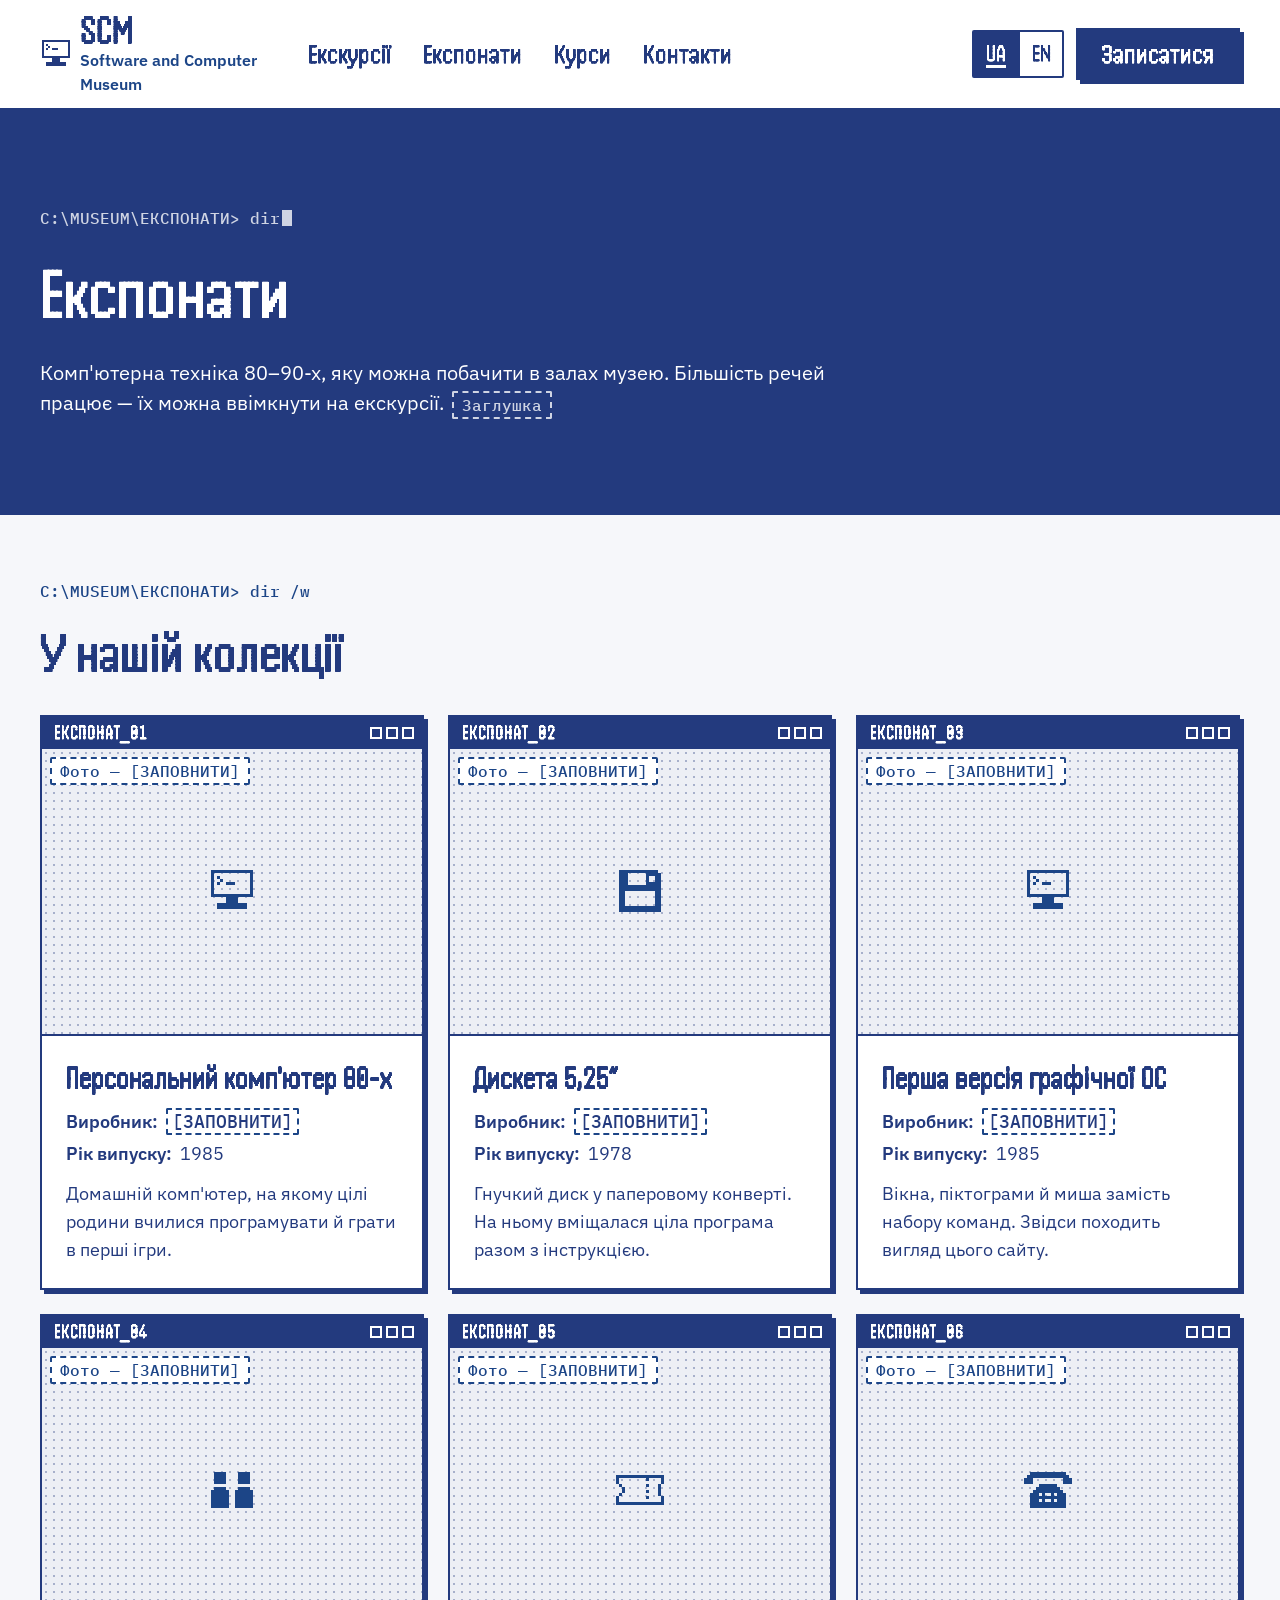
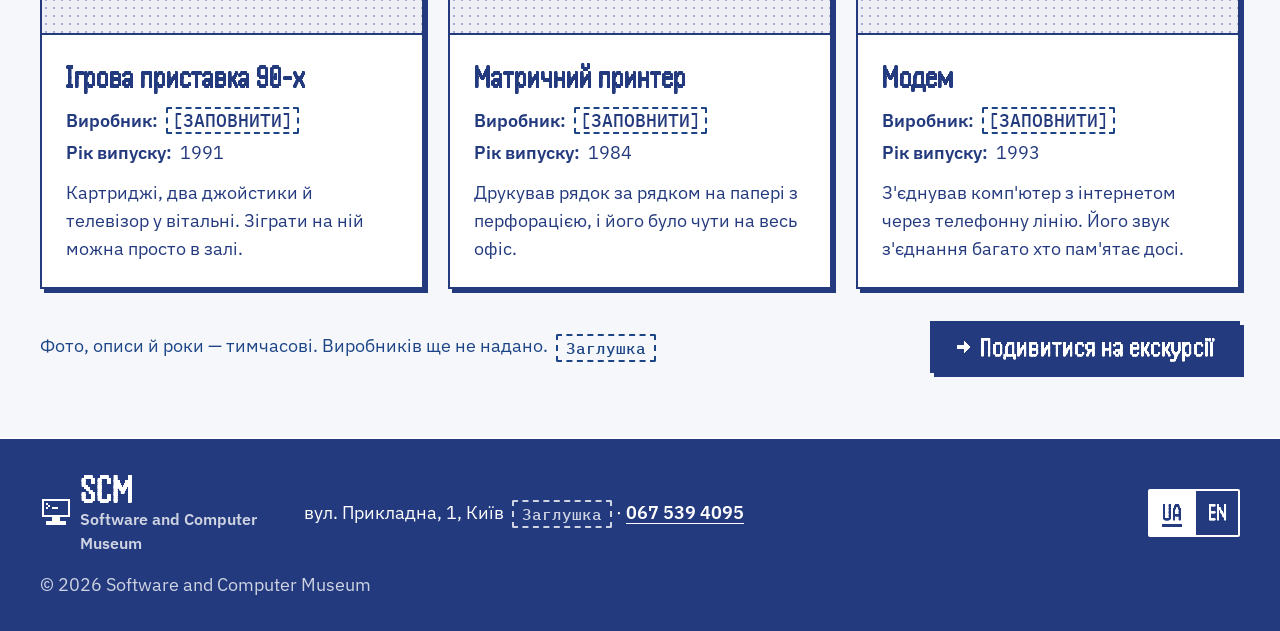
==== exhibits.html @ 2e9ac6ba "Перша версія сторінки музею" ====
<!DOCTYPE html>
<html lang="uk">
<head>
<meta charset="utf-8">
<meta name="viewport" content="width=device-width, initial-scale=1">
<title>Експонати — Software and Computer Museum</title>
<meta name="description" content="Експонати Software and Computer Museum: комп'ютерна техніка 80–90-х — від дискети 5,25″ до модема.">
<link rel="preload" href="assets/scm/fonts/Handjet-SemiBold.woff2" as="font" type="font/woff2" crossorigin>
<link rel="preload" href="assets/scm/fonts/Handjet-Medium.woff2" as="font" type="font/woff2" crossorigin>
<link rel="icon" href="assets/favicon.svg" type="image/svg+xml">
<link rel="icon" href="assets/favicon-32.png" sizes="32x32" type="image/png">
<link rel="apple-touch-icon" href="assets/apple-touch-icon.png">
<link rel="stylesheet" href="assets/scm/components/bundle.css">
<link rel="stylesheet" href="assets/css/page.css">
<link rel="stylesheet" href="assets/css/exhibits.css">
<script src="assets/js/site.js" defer></script>
</head>
<body>

<!-- Піксельні іконки дизайн-системи (сітка 16×16, колір — currentColor) -->
<svg width="0" height="0" style="position:absolute" aria-hidden="true" focusable="false">
  <symbol id="i-arrow-right" viewBox="0 0 16 16"><path fill="currentColor" d="M8 2h1v1h-1zM8 3h2v1h-2zM8 4h3v1h-3zM8 5h4v1h-4zM1 6h12v1h-12zM1 7h13v1h-13zM1 8h13v1h-13zM1 9h12v1h-12zM8 10h4v1h-4zM8 11h3v1h-3zM8 12h2v1h-2zM8 13h1v1h-1z"/></symbol>
  <symbol id="i-people" viewBox="0 0 16 16"><path fill="currentColor" d="M2 2h4v1h-4zM10 2h4v1h-4zM2 3h4v1h-4zM10 3h4v1h-4zM2 4h4v1h-4zM10 4h4v1h-4zM2 5h4v1h-4zM10 5h4v1h-4zM2 7h4v1h-4zM10 7h4v1h-4zM1 8h6v1h-6zM9 8h6v1h-6zM1 9h6v1h-6zM9 9h6v1h-6zM1 10h6v1h-6zM9 10h6v1h-6zM1 11h6v1h-6zM9 11h6v1h-6zM1 12h6v1h-6zM9 12h6v1h-6zM1 13h6v1h-6zM9 13h6v1h-6z"/></symbol>
  <symbol id="i-ticket" viewBox="0 0 16 16"><path fill="currentColor" d="M0 3h16v1h-16zM0 4h1v1h-1zM10 4h1v1h-1zM15 4h1v1h-1zM0 5h1v1h-1zM15 5h1v1h-1zM1 6h1v1h-1zM10 6h1v1h-1zM14 6h1v1h-1zM2 7h1v1h-1zM14 7h1v1h-1zM2 8h1v1h-1zM10 8h1v1h-1zM14 8h1v1h-1zM1 9h1v1h-1zM14 9h1v1h-1zM0 10h1v1h-1zM10 10h1v1h-1zM15 10h1v1h-1zM0 11h1v1h-1zM15 11h1v1h-1zM0 12h16v1h-16z"/></symbol>
  <symbol id="i-phone" viewBox="0 0 16 16"><path fill="currentColor" d="M2 2h12v1h-12zM1 3h14v1h-14zM0 4h3v1h-3zM13 4h3v1h-3zM0 5h3v1h-3zM13 5h3v1h-3zM5 6h6v1h-6zM4 7h8v1h-8zM3 8h10v1h-10zM2 9h3v1h-3zM6 9h1v1h-1zM9 9h1v1h-1zM11 9h3v1h-3zM2 10h12v1h-12zM2 11h3v1h-3zM6 11h1v1h-1zM9 11h1v1h-1zM11 11h3v1h-3zM2 12h12v1h-12zM2 13h12v1h-12z"/></symbol>
  <symbol id="i-menu" viewBox="0 0 16 16"><path fill="currentColor" d="M1 3h14v1h-14zM1 4h14v1h-14zM1 7h14v1h-14zM1 8h14v1h-14zM1 11h14v1h-14zM1 12h14v1h-14z"/></symbol>
  <symbol id="i-floppy" viewBox="0 0 16 16"><path fill="currentColor" d="M1 1h13v1h-13zM1 2h3v1h-3zM10 2h5v1h-5zM1 3h3v1h-3zM10 3h1v1h-1zM13 3h2v1h-2zM1 4h3v1h-3zM10 4h1v1h-1zM13 4h2v1h-2zM1 5h3v1h-3zM10 5h5v1h-5zM1 6h14v1h-14zM1 7h14v1h-14zM1 8h2v1h-2zM13 8h2v1h-2zM1 9h2v1h-2zM13 9h2v1h-2zM1 10h2v1h-2zM13 10h2v1h-2zM1 11h2v1h-2zM13 11h2v1h-2zM1 12h2v1h-2zM13 12h2v1h-2zM1 13h14v1h-14zM1 14h14v1h-14z"/></symbol>
  <symbol id="i-monitor" viewBox="0 0 16 16"><path fill="currentColor" d="M1 1h14v1h-14zM1 2h1v1h-1zM14 2h1v1h-1zM1 3h1v1h-1zM3 3h1v1h-1zM14 3h1v1h-1zM1 4h1v1h-1zM4 4h1v1h-1zM14 4h1v1h-1zM1 5h1v1h-1zM3 5h1v1h-1zM6 5h3v1h-3zM14 5h1v1h-1zM1 6h1v1h-1zM14 6h1v1h-1zM1 7h1v1h-1zM14 7h1v1h-1zM1 8h1v1h-1zM14 8h1v1h-1zM1 9h14v1h-14zM6 10h4v1h-4zM6 11h4v1h-4zM3 12h10v1h-10zM3 13h10v1h-10z"/></symbol>
</svg>

<!-- Шапка -->
<header class="scm-header" data-theme="light">
  <div class="scm-header__in">
    <a class="scm-wordmark" href="index.html" aria-label="Software and Computer Museum — на головну">
      <svg class="scm-icon" width="32" height="32" viewBox="0 0 16 16" shape-rendering="crispEdges" aria-hidden="true" focusable="false"><use href="#i-monitor"/></svg>
      <span><b>SCM</b><small>Software and Computer Museum</small></span>
    </a>
    <nav class="scm-header__nav" id="scm-nav" aria-label="Розділи сайту">
      <ul>
        <li><a href="index.html#excursions">Екскурсії</a></li>
        <li><a href="exhibits.html" aria-current="page">Експонати</a></li>
        <li><a href="courses.html">Курси</a></li>
        <li><a href="index.html#contacts">Контакти</a></li>
      </ul>
    </nav>
    <div class="scm-header__tools">
      <div class="scm-lang" role="group" aria-label="Мова сайту">
        <button class="scm-lang__opt" type="button" lang="uk" data-lang="ua" aria-pressed="true">UA</button>
        <button class="scm-lang__opt" type="button" lang="en" data-lang="en" aria-pressed="false">EN</button>
      </div>
      <a class="scm-btn scm-btn--primary scm-btn--md scm-header__cta" href="index.html#booking"><span>Записатися</span></a>
      <button class="scm-header__menu" type="button" aria-expanded="false" aria-controls="scm-nav">
        <svg class="scm-icon" width="32" height="32" viewBox="0 0 16 16" shape-rendering="crispEdges" aria-hidden="true" focusable="false"><use href="#i-menu"/></svg>
        <span>Меню</span>
      </button>
    </div>
  </div>
</header>

<main>

<!-- 1. Перший екран -->
<section class="scm-hero" id="top" data-theme="inverse" aria-labelledby="hero-title">
  <div class="scm-hero__in hero-text">
    <p class="scm-prompt" aria-hidden="true">C:\MUSEUM\ЕКСПОНАТИ&gt; dir<span class="scm-cursor"></span></p>
    <h1 class="scm-display" id="hero-title">Експонати</h1>
    <p class="scm-lead">Комп'ютерна техніка 80–90-х, яку можна побачити в залах музею. Більшість речей працює — їх можна ввімкнути на екскурсії.<span class="scm-badge" title="Тимчасовий вміст — замінити перед запуском">Заглушка</span></p>
  </div>
</section>

<!-- 2. Експонати -->
<section class="section section--alt" id="exhibits" data-theme="light" aria-labelledby="exhibits-title">
  <div class="page-container">
    <header class="scm-section-header section-head">
      <p class="scm-prompt" aria-hidden="true">C:\MUSEUM\ЕКСПОНАТИ&gt; dir /w</p>
      <h2 class="scm-h2" id="exhibits-title">У нашій колекції</h2>
    </header>

    <!--
      Фото: коли музей надішле знімки, замініть блок .scm-photo__ph на
      <img src="assets/img/exhibits/….jpg" alt="…" width="…" height="…" loading="lazy">
      і перенесіть у alt текст з aria-label заглушки. Звірте опис зі справжнім знімком:
      alt має казати, що саме видно на фото і навіщо воно тут, а не просто «фото» чи «експонат».
    -->
    <div class="scm-grid exhibits-grid">

      <article class="scm-window scm-exhibit exhibit-card" aria-labelledby="ex1">
        <div class="scm-window__bar"><span class="scm-window__title">ЕКСПОНАТ_01</span><span class="scm-window__ctrl" aria-hidden="true"><i></i><i></i><i></i></span></div>
        <div class="scm-photo"><div class="scm-photo__ph" role="img" aria-label="Персональний комп'ютер 80-х у залі музею: системний блок, клавіатура й монітор. Показує, на чому родини вчилися програмувати й грати"><span class="scm-badge badge-corner" aria-hidden="true">Фото — [ЗАПОВНИТИ]</span><svg class="scm-icon" width="48" height="48" viewBox="0 0 16 16" shape-rendering="crispEdges" aria-hidden="true" focusable="false"><use href="#i-monitor"/></svg></div></div>
        <div class="scm-window__body">
          <h3 class="scm-window__heading" id="ex1">Персональний комп'ютер 80-х</h3>
          <dl class="exhibit-facts">
            <div><dt>Виробник</dt><dd><span class="fill-me">[ЗАПОВНИТИ]</span></dd></div>
            <div><dt>Рік випуску</dt><dd>1985</dd></div>
          </dl>
          <p class="exhibit-desc">Домашній комп'ютер, на якому цілі родини вчилися програмувати й грати в перші ігри.</p>
        </div>
      </article>

      <article class="scm-window scm-exhibit exhibit-card" aria-labelledby="ex2">
        <div class="scm-window__bar"><span class="scm-window__title">ЕКСПОНАТ_02</span><span class="scm-window__ctrl" aria-hidden="true"><i></i><i></i><i></i></span></div>
        <div class="scm-photo"><div class="scm-photo__ph" role="img" aria-label="Дискета 5,25 дюйма в паперовому конверті. Показує, на чому колись зберігали й передавали програми"><span class="scm-badge badge-corner" aria-hidden="true">Фото — [ЗАПОВНИТИ]</span><svg class="scm-icon" width="48" height="48" viewBox="0 0 16 16" shape-rendering="crispEdges" aria-hidden="true" focusable="false"><use href="#i-floppy"/></svg></div></div>
        <div class="scm-window__body">
          <h3 class="scm-window__heading" id="ex2">Дискета 5,25″</h3>
          <dl class="exhibit-facts">
            <div><dt>Виробник</dt><dd><span class="fill-me">[ЗАПОВНИТИ]</span></dd></div>
            <div><dt>Рік випуску</dt><dd>1978</dd></div>
          </dl>
          <p class="exhibit-desc">Гнучкий диск у паперовому конверті. На ньому вміщалася ціла програма разом з інструкцією.</p>
        </div>
      </article>

      <article class="scm-window scm-exhibit exhibit-card" aria-labelledby="ex3">
        <div class="scm-window__bar"><span class="scm-window__title">ЕКСПОНАТ_03</span><span class="scm-window__ctrl" aria-hidden="true"><i></i><i></i><i></i></span></div>
        <div class="scm-photo"><div class="scm-photo__ph" role="img" aria-label="Екран першої графічної операційної системи з вікнами й піктограмами на комп'ютері з колекції музею. Саме з такого інтерфейсу походить вигляд цього сайту"><span class="scm-badge badge-corner" aria-hidden="true">Фото — [ЗАПОВНИТИ]</span><svg class="scm-icon" width="48" height="48" viewBox="0 0 16 16" shape-rendering="crispEdges" aria-hidden="true" focusable="false"><use href="#i-monitor"/></svg></div></div>
        <div class="scm-window__body">
          <h3 class="scm-window__heading" id="ex3">Перша версія графічної ОС</h3>
          <dl class="exhibit-facts">
            <div><dt>Виробник</dt><dd><span class="fill-me">[ЗАПОВНИТИ]</span></dd></div>
            <div><dt>Рік випуску</dt><dd>1985</dd></div>
          </dl>
          <p class="exhibit-desc">Вікна, піктограми й миша замість набору команд. Звідси походить вигляд цього сайту.</p>
        </div>
      </article>

      <article class="scm-window scm-exhibit exhibit-card" aria-labelledby="ex4">
        <div class="scm-window__bar"><span class="scm-window__title">ЕКСПОНАТ_04</span><span class="scm-window__ctrl" aria-hidden="true"><i></i><i></i><i></i></span></div>
        <div class="scm-photo"><div class="scm-photo__ph" role="img" aria-label="Ігрова приставка 90-х із двома джойстиками й картриджем. На ній можна зіграти просто в залі музею"><span class="scm-badge badge-corner" aria-hidden="true">Фото — [ЗАПОВНИТИ]</span><svg class="scm-icon" width="48" height="48" viewBox="0 0 16 16" shape-rendering="crispEdges" aria-hidden="true" focusable="false"><use href="#i-people"/></svg></div></div>
        <div class="scm-window__body">
          <h3 class="scm-window__heading" id="ex4">Ігрова приставка 90-х</h3>
          <dl class="exhibit-facts">
            <div><dt>Виробник</dt><dd><span class="fill-me">[ЗАПОВНИТИ]</span></dd></div>
            <div><dt>Рік випуску</dt><dd>1991</dd></div>
          </dl>
          <p class="exhibit-desc">Картриджі, два джойстики й телевізор у вітальні. Зіграти на ній можна просто в залі.</p>
        </div>
      </article>

      <article class="scm-window scm-exhibit exhibit-card" aria-labelledby="ex5">
        <div class="scm-window__bar"><span class="scm-window__title">ЕКСПОНАТ_05</span><span class="scm-window__ctrl" aria-hidden="true"><i></i><i></i><i></i></span></div>
        <div class="scm-photo"><div class="scm-photo__ph" role="img" aria-label="Матричний принтер із заправленим папером з перфорацією по краях. Показує, як друкували документи в офісах 80-х"><span class="scm-badge badge-corner" aria-hidden="true">Фото — [ЗАПОВНИТИ]</span><svg class="scm-icon" width="48" height="48" viewBox="0 0 16 16" shape-rendering="crispEdges" aria-hidden="true" focusable="false"><use href="#i-ticket"/></svg></div></div>
        <div class="scm-window__body">
          <h3 class="scm-window__heading" id="ex5">Матричний принтер</h3>
          <dl class="exhibit-facts">
            <div><dt>Виробник</dt><dd><span class="fill-me">[ЗАПОВНИТИ]</span></dd></div>
            <div><dt>Рік випуску</dt><dd>1984</dd></div>
          </dl>
          <p class="exhibit-desc">Друкував рядок за рядком на папері з перфорацією, і його було чути на весь офіс.</p>
        </div>
      </article>

      <article class="scm-window scm-exhibit exhibit-card" aria-labelledby="ex6">
        <div class="scm-window__bar"><span class="scm-window__title">ЕКСПОНАТ_06</span><span class="scm-window__ctrl" aria-hidden="true"><i></i><i></i><i></i></span></div>
        <div class="scm-photo"><div class="scm-photo__ph" role="img" aria-label="Зовнішній модем з індикаторами на передній панелі. Через такий пристрій комп'ютери 90-х під'єднувалися до інтернету телефонною лінією"><span class="scm-badge badge-corner" aria-hidden="true">Фото — [ЗАПОВНИТИ]</span><svg class="scm-icon" width="48" height="48" viewBox="0 0 16 16" shape-rendering="crispEdges" aria-hidden="true" focusable="false"><use href="#i-phone"/></svg></div></div>
        <div class="scm-window__body">
          <h3 class="scm-window__heading" id="ex6">Модем</h3>
          <dl class="exhibit-facts">
            <div><dt>Виробник</dt><dd><span class="fill-me">[ЗАПОВНИТИ]</span></dd></div>
            <div><dt>Рік випуску</dt><dd>1993</dd></div>
          </dl>
          <p class="exhibit-desc">З'єднував комп'ютер з інтернетом через телефонну лінію. Його звук з'єднання багато хто пам'ятає досі.</p>
        </div>
      </article>

    </div>
    <div class="section-footer">
      <p class="section-note">Фото, описи й роки — тимчасові. Виробників ще не надано.<span class="scm-badge" title="Тимчасовий вміст — замінити перед запуском">Заглушка</span></p>
      <a class="scm-btn scm-btn--primary scm-btn--md" href="index.html#excursions"><svg class="scm-icon" width="16" height="16" viewBox="0 0 16 16" shape-rendering="crispEdges" aria-hidden="true" focusable="false"><use href="#i-arrow-right"/></svg><span>Подивитися на екскурсії</span></a>
    </div>
  </div>
</section>

</main>

<!-- Підвал -->
<footer class="scm-footer" data-theme="inverse">
  <div class="scm-footer__in">
    <a class="scm-wordmark" href="index.html" aria-label="Software and Computer Museum — на головну">
      <svg class="scm-icon" width="32" height="32" viewBox="0 0 16 16" shape-rendering="crispEdges" aria-hidden="true" focusable="false"><use href="#i-monitor"/></svg>
      <span><b>SCM</b><small>Software and Computer Museum</small></span>
    </a>
    <p class="scm-footer__contacts">вул. Прикладна, 1, Київ<span class="scm-badge" title="Тимчасовий вміст — замінити перед запуском">Заглушка</span> · <a href="tel:+380675394095">067 539 4095</a></p>
    <div class="scm-lang" role="group" aria-label="Мова сайту">
      <button class="scm-lang__opt" type="button" lang="uk" data-lang="ua" aria-pressed="true">UA</button>
      <button class="scm-lang__opt" type="button" lang="en" data-lang="en" aria-pressed="false">EN</button>
    </div>
    <p class="scm-footer__copy">© 2026 Software and Computer Museum</p>
  </div>
</footer>

</body>
</html>
---- assets/scm/components/bundle.css ----
@import url("../tokens.css");
@import url("https://fonts.googleapis.com/css2?family=IBM+Plex+Mono:wght@400;500&family=IBM+Plex+Sans:wght@400;600;700&display=swap");

/* Software and Computer Museum — компоненти. Кольори, відступи, розміри — лише з tokens.json.
   За ТЗ: Handjet (--font-pixel) — заголовки H1–H3, кнопки, навігація, перемикач мови й декор; найменший піксельний розмір 20px.
   IBM Plex Sans (--font-text, без засічок) — увесь текст для читання: абзаци, підписи, поля, ціни. */
html { color-scheme: light; }
body { margin: 0; background: var(--bg); color: var(--text); font: var(--type-body); }
[data-theme] { background: var(--bg); color: var(--text); }
.scm-sr { position: absolute; width: 1px; height: 1px; overflow: hidden; clip: rect(0 0 0 0); white-space: nowrap; }
.scm-icon { display: inline-block; flex: none; vertical-align: middle; }

:where(a, button, input, select, [tabindex]):focus-visible { outline: var(--focus-width) solid var(--focus); outline-offset: var(--focus-offset); }

/* Заголовки */
.scm-display { font: var(--type-display); margin: 0; color: var(--text); text-wrap: balance; }
.scm-h2 { font: var(--type-h2); margin: 0; color: var(--text); }
.scm-lead { font: var(--type-lead); margin: 0; color: var(--text); max-width: 40em; }
.scm-prompt { font: var(--type-prompt); color: var(--text-muted); margin: 0 0 var(--space-2); }
.scm-section-header { display: grid; gap: var(--space-3); margin-bottom: var(--space-6); }
@media (max-width: 767px) {
  .scm-display { font: var(--type-display-mobile); }
  .scm-h2 { font: var(--type-h2-mobile); }
  .scm-window__heading, .scm-notice__title { font: var(--type-h3-mobile); }
  .scm-lead { font: var(--type-lead-mobile); }
}

/* Курсор */
.scm-cursor { display: inline-block; width: 0.6em; height: 1em; margin-left: var(--frame-width); vertical-align: -0.15em; background: currentColor; animation: scm-blink 1s steps(1) 5; }
@keyframes scm-blink { 50% { opacity: 0; } }
@media (prefers-reduced-motion: reduce) { .scm-cursor { animation: none; } }
@media (max-width: 767px) { .scm-cursor { animation: none; } }

/* Кнопка */
.scm-btn { display: inline-flex; align-items: center; justify-content: center; gap: var(--space-2); min-height: var(--control-height); min-width: var(--tap-min); padding: 0 var(--space-5); box-sizing: border-box;
  font: var(--type-button); text-decoration: none; cursor: pointer;
  border: var(--frame-width) solid var(--border); border-radius: var(--radius-none); box-shadow: var(--shadow-window); transition: none; }
.scm-btn--primary { background: var(--button); color: var(--button-text); }
.scm-btn--primary:hover { background: var(--button-hover); color: var(--button-hover-text); }
.scm-btn--secondary { background: var(--card-surface); color: var(--text); }
.scm-btn--secondary:hover { background: var(--text); color: var(--bg); }
.scm-btn:active { transform: translate(var(--press-offset), var(--press-offset)); box-shadow: var(--shadow-pressed); }
.scm-btn--lg { min-height: var(--control-height-lg); font: var(--type-button-lg); padding: 0 var(--space-6); }
.scm-btn--block { display: flex; width: 100%; }
.scm-btn:disabled, .scm-btn[aria-disabled="true"] { background: var(--disabled-bg); color: var(--disabled-text); border-color: var(--disabled-border); border-style: dashed; box-shadow: none; cursor: not-allowed; transform: none; }

/* Бейдж «Заглушка» */
.scm-badge { display: inline-block; margin-left: var(--space-2); padding: 0 var(--space-2); border: var(--frame-width) dashed var(--text-muted); border-radius: var(--radius-pixel);
  font: var(--type-prompt); color: var(--text-muted); vertical-align: middle; white-space: nowrap; }

/* Перемикач мови */
.scm-lang { display: inline-flex; border: var(--frame-width) solid var(--border); border-radius: var(--radius-pixel); }
.scm-lang__opt { min-width: var(--tap-min); min-height: var(--tap-min); padding: 0 var(--space-2); border: 0; background: var(--bg); color: var(--text);
  font: var(--type-lang); cursor: pointer; }
.scm-lang__opt:hover { text-decoration: underline; text-decoration-thickness: var(--underline-hover); text-underline-offset: var(--underline-offset); }
.scm-lang__opt:active { background: var(--pressed-bg); color: var(--pressed-text); }
.scm-lang__opt[aria-pressed="true"] { background: var(--button); color: var(--button-text); text-decoration: underline; text-decoration-thickness: var(--underline-selected); text-underline-offset: var(--underline-offset); }
.scm-lang__opt + .scm-lang__opt { border-left: var(--frame-width) solid var(--border); }

/* Вікно */
.scm-window { display: flex; flex-direction: column; background: var(--card-surface); color: var(--text); border: var(--frame-width) solid var(--border); box-shadow: var(--shadow-window); min-width: 0; }
.scm-window__bar { display: flex; align-items: center; justify-content: space-between; gap: var(--space-2); min-height: var(--titlebar-height); padding: 0 var(--space-2) 0 var(--space-3);
  background: var(--card-titlebar); color: var(--card-titlebar-text); font: var(--type-titlebar); text-transform: uppercase; letter-spacing: 0.04em; }
.scm-window__title { overflow: hidden; text-overflow: ellipsis; white-space: nowrap; }
.scm-window__ctrl { display: inline-flex; gap: var(--space-1); }
.scm-window__ctrl i { width: var(--titlebar-control); height: var(--titlebar-control); box-sizing: border-box; border: var(--frame-width) solid currentColor; }
.scm-window__body { padding: var(--space-5); display: grid; gap: var(--space-3); align-content: start; flex: 1; }
.scm-window__heading { font: var(--type-h3); margin: 0; color: var(--text); }
.scm-window__footer { padding: 0 var(--space-5) var(--space-5); display: grid; gap: var(--space-3); }
@media (max-width: 767px) {
  .scm-window__body { padding: var(--space-4); }
  .scm-window__footer { padding: 0 var(--space-4) var(--space-4); }
  .scm-window__ctrl { display: none; }
}

/* Картка екскурсії/курсу */
.scm-offer__desc { margin: 0; }
.scm-facts { margin: 0; display: grid; gap: var(--space-2); }
.scm-facts__row { display: grid; grid-template-columns: var(--icon-sm) auto 1fr; align-items: center; gap: var(--space-2); font: var(--type-body-sm); }
.scm-facts__row .scm-icon { color: var(--text); }
.scm-facts dt { font-weight: 600; }
.scm-facts dt::after { content: ":"; }
.scm-facts dd { margin: 0; }
.scm-price { margin: 0; font: var(--type-price); color: var(--text); }

/* Експонат */
.scm-photo { aspect-ratio: 4 / 3; border-bottom: var(--frame-width) solid var(--border); background: var(--photo-bg); overflow: hidden; }
.scm-photo img { width: 100%; height: 100%; object-fit: cover; display: block; }
.scm-photo__ph { width: 100%; height: 100%; display: grid; place-items: center; color: var(--brand-secondary);
  background-image: radial-gradient(var(--photo-dots) var(--photo-dot), transparent calc(var(--photo-dot) * 1.5)); background-size: var(--space-2) var(--space-2); }
.scm-exhibit__year { margin: 0; font: var(--type-prompt); color: var(--text-muted); }
.scm-exhibit__caption { margin: 0; font: var(--type-body-sm); }

/* Сітка карток (для сторінки) */
.scm-grid { display: grid; gap: var(--space-5); grid-template-columns: repeat(3, minmax(0, 1fr)); }
@media (max-width: 1279px) { .scm-grid { grid-template-columns: repeat(2, minmax(0, 1fr)); } }
@media (max-width: 599px) { .scm-grid { grid-template-columns: 1fr; } }

/* Шапка */
.scm-header { background: var(--bg); border-bottom: var(--frame-width) solid var(--border); position: relative; }
.scm-header__in { max-width: var(--container); margin: 0 auto; padding: var(--space-3) var(--space-5); display: flex; align-items: center; gap: var(--space-5); }
.scm-header__nav { flex: 1; }
.scm-header__nav ul { list-style: none; margin: 0; padding: 0; display: flex; gap: var(--space-2); }
.scm-header__nav a { display: inline-flex; align-items: center; min-height: var(--tap-min); padding: 0 var(--space-3); font: var(--type-button); color: var(--text); text-decoration: none; }
.scm-header__nav a:hover { text-decoration: underline; text-decoration-thickness: var(--underline-hover); text-underline-offset: var(--underline-offset); }
.scm-header__nav a:active { background: var(--pressed-bg); color: var(--pressed-text); }
.scm-header__nav a[aria-current="location"] { box-shadow: inset 0 calc(-1 * var(--current-bar)) 0 0 currentColor; }
.scm-header__tools { display: flex; align-items: center; gap: var(--space-3); }
.scm-header__menu { display: none; min-width: var(--tap-min); min-height: var(--tap-min); border: var(--frame-width) solid var(--border); background: var(--bg); color: var(--text); cursor: pointer; padding: var(--space-1); }
.scm-wordmark { display: inline-flex; align-items: center; gap: var(--space-2); color: var(--text); text-decoration: none; min-height: var(--tap-min); }
.scm-wordmark b { display: block; font: var(--type-wordmark); }
.scm-wordmark small { display: block; font: var(--type-label); color: var(--text-muted); max-width: 12em; }
@media (max-width: 1279px) {
  .scm-header__in { flex-wrap: wrap; gap: var(--space-3); padding: var(--space-2) var(--space-4); }
  .scm-header__in > .scm-wordmark { flex: 1; }
  .scm-wordmark small { display: none; }
  .scm-header__menu { display: inline-grid; place-items: center; }
  .scm-header__cta { display: none; }
  .scm-header__nav { display: none; order: 3; flex-basis: 100%; }
  .scm-header.is-open .scm-header__nav { display: block; }
  .scm-header__nav ul { flex-direction: column; padding-bottom: var(--space-3); }
}

/* Перший екран */
.scm-hero { padding: var(--space-9) var(--space-5); }
.scm-hero__in { max-width: var(--container); margin: 0 auto; display: grid; gap: var(--space-5); }
.scm-hero__links { display: grid; grid-template-columns: repeat(3, minmax(0, 1fr)); gap: var(--space-5); margin-top: var(--space-4); max-width: var(--hero-links-max); }
@media (max-width: 767px) {
  .scm-hero { padding: var(--space-7) var(--space-4); }
  .scm-hero__links { grid-template-columns: 1fr; gap: var(--space-3); }
}

/* Поля форми */
.scm-form { display: grid; gap: var(--space-5); max-width: var(--form-max); }
.scm-field { display: grid; gap: var(--space-1); }
.scm-field__label { font: var(--type-label); }
.scm-field__hint { margin: 0; font: var(--type-body-sm); color: var(--text-muted); }
.scm-input { width: 100%; box-sizing: border-box; min-height: var(--control-height); padding: 0 var(--space-3); font: var(--type-body); color: var(--field-text);
  background: var(--field-bg); border: var(--frame-width) solid var(--field-border); border-radius: var(--radius-none); appearance: none; }
.scm-input::placeholder { color: var(--field-placeholder); opacity: 1; }
.scm-input:hover { box-shadow: inset 0 0 0 calc(var(--frame-width) / 2) var(--field-border); }
.scm-input:disabled, .scm-input[readonly] { background: var(--field-disabled-bg); color: var(--field-disabled-text); border-color: var(--field-disabled-border); border-style: dashed; }
.scm-select { position: relative; }
.scm-select::after { content: ""; position: absolute; right: var(--space-3); top: 50%; width: var(--chevron-width); height: var(--chevron-height); margin-top: calc(var(--chevron-height) / -2); pointer-events: none;
  background: var(--field-text); clip-path: polygon(0 0, 100% 0, 100% 25%, 83% 25%, 83% 50%, 67% 50%, 67% 75%, 33% 75%, 33% 50%, 17% 50%, 17% 25%, 0 25%); }
.scm-select select { padding-right: var(--space-7); }
.scm-field.has-error .scm-input { border-width: var(--error-frame-width); border-style: double; border-color: var(--error-field-border); }
[data-theme="inverse"] .scm-field.has-error .scm-input { box-shadow: 0 0 0 var(--frame-width) var(--bg), 0 0 0 calc(var(--frame-width) * 2) var(--border); }
.scm-field__error { display: flex; align-items: center; gap: var(--space-2); margin: 0; font: var(--type-label); color: var(--error); }

/* Повідомлення */
.scm-notice { display: flex; gap: var(--space-4); align-items: flex-start; padding: var(--space-5); background: var(--card-surface); color: var(--text); border: var(--frame-width) solid var(--border); box-shadow: var(--shadow-window); }
.scm-notice .scm-icon { color: var(--text); }
.scm-notice--error { border-width: var(--error-frame-width); border-style: double; box-shadow: none; }
.scm-notice__title { margin: 0; font: var(--type-h3); color: var(--text); }
.scm-notice p { margin: 0; }

/* Контакти */
.scm-contacts { display: grid; grid-template-columns: minmax(0, 1fr) minmax(0, 1.2fr); gap: var(--space-6); align-items: start; }
.scm-contacts__list { margin: 0; display: grid; gap: var(--space-5); }
.scm-contacts__list dt { display: flex; align-items: center; gap: var(--space-2); font: var(--type-label); color: var(--text); }
.scm-contacts__list dd { margin: var(--space-1) 0 0; }
.scm-contacts__list a { color: var(--text); font-weight: 600; text-underline-offset: var(--underline-offset); display: inline-flex; align-items: center; min-height: var(--tap-min); }
.scm-hours { display: flex; justify-content: space-between; gap: var(--space-4); max-width: var(--hours-max); }
.scm-map { display: grid; gap: var(--space-4); justify-items: start; }
.scm-map__ph, .scm-map > iframe { width: 100%; aspect-ratio: 16 / 10; border: var(--frame-width) solid var(--border); box-shadow: var(--shadow-window); box-sizing: border-box; }
.scm-map__ph { display: grid; place-items: center; color: var(--brand-secondary); background: var(--photo-bg);
  background-image: linear-gradient(var(--photo-dots) var(--frame-width), transparent var(--frame-width)), linear-gradient(90deg, var(--photo-dots) var(--frame-width), transparent var(--frame-width)); background-size: var(--map-grid) var(--map-grid); }
@media (max-width: 767px) { .scm-contacts { grid-template-columns: 1fr; } }

/* Підвал */
.scm-footer { border-top: var(--frame-width) solid var(--border); }
.scm-footer__in { max-width: var(--container); margin: 0 auto; padding: var(--space-6) var(--space-5); display: flex; flex-wrap: wrap; align-items: center; gap: var(--space-4) var(--space-6); }
.scm-footer__contacts { margin: 0; flex: 1; min-width: var(--footer-contacts-min); font: var(--type-body-sm); }
.scm-footer__copy { margin: 0; flex-basis: 100%; font: var(--type-body-sm); color: var(--text-muted); }
---- assets/css/page.css ----
/*
 * Розкладка сторінки «Екскурсії, експонати й курси».
 * Компоненти — з дизайн-системи SCM (assets/scm/components/bundle.css, токени — assets/scm/tokens.css).
 * Тут лише те, чого в системі немає: шрифт Handjet, контейнер, секції, перший екран, пара «форма + контакти».
 * Значення — тільки var(--…); числа лише в @media (правило системи).
 * Точки переходу (rules.md): 1279 — меню й 2 колонки; 1023 — одна колонка першого екрана й «форма + контакти»;
 * 767 — смартфонні шрифти й відступи; 599 — 1 колонка карток.
 */

@font-face {
  font-family: "Handjet";
  src: url("../scm/fonts/Handjet-Medium.woff2") format("woff2");
  font-weight: 500;
  font-style: normal;
  font-display: swap;
}
@font-face {
  font-family: "Handjet";
  src: url("../scm/fonts/Handjet-SemiBold.woff2") format("woff2");
  font-weight: 600;
  font-style: normal;
  font-display: swap;
}

html { scroll-behavior: smooth; }
@media (prefers-reduced-motion: reduce) {
  html { scroll-behavior: auto; }
}
body { overflow-x: hidden; }

/* Посилання в тексті — колір теми (у bundle.css не задано) */
a { color: var(--text); text-underline-offset: var(--underline-offset); }
.scm-footer__contacts a,
.scm-notice a {
  display: inline-flex;
  align-items: center;
  min-height: var(--tap-min);
  font-weight: 600;
}
section[id], [id="contacts"] { scroll-margin-top: var(--space-4); }

.page-container {
  max-width: var(--container);
  margin: 0 auto;
  padding: 0 var(--space-5);
}

/* ---------- Шапка: кнопка «Меню» з іконкою й словом ---------- */
.scm-header__menu {
  gap: var(--space-2);
  padding: 0 var(--space-3);
  font: var(--type-lang);
}
@media (max-width: 1279px) {
  .scm-header__menu { display: inline-flex; align-items: center; }
}

/* ---------- Перший екран ---------- */
.hero-grid {
  display: grid;
  grid-template-columns: minmax(0, 3fr) minmax(0, 2fr);
  gap: var(--space-6);
  align-items: center;
}
.hero-text { display: grid; gap: var(--space-5); }
.hero-text .scm-prompt { margin: 0; }
.hero-text .scm-hero__links { margin-top: var(--space-2); }

/* 404.html: синій блок тягнеться на всю висоту, щоб під підвалом не лишалося порожнечі на високих екранах
   (100vh — одиниця екрана, а не розмір макета, тож токена для неї немає) */
.page-404 { display: flex; flex-direction: column; min-height: 100vh; min-height: 100dvh; }
.page-404 main { flex: 1 0 auto; display: grid; }
.page-404 .scm-hero { display: grid; align-content: center; }
.page-404 .scm-hero__in { width: 100%; }

/* 404.html: дві кнопки замість трьох — ділимо ряд навпіл (на смартфоні — стовпчик, див. 767) */
.hero-links--2 { grid-template-columns: repeat(2, minmax(0, 1fr)); }

.terminal__out {
  margin: 0;
  font: var(--type-prompt);
  color: var(--text);
  white-space: pre;
  overflow: hidden;
}

/* ---------- Секції ---------- */
.section { padding: var(--space-8) 0; background: var(--bg); }
.section--alt { background: var(--bg-alt); }

.section-note {
  margin: var(--space-6) 0 0;
  font: var(--type-body-sm);
  color: var(--text-muted);
}
.section-footer {
  display: flex;
  flex-wrap: wrap;
  align-items: center;
  justify-content: space-between;
  gap: var(--space-4);
  margin-top: var(--space-6);
}
.section-footer .section-note { margin: 0; }

/* Ціна: одиниця дрібнішим текстом */
.scm-price__unit { font: var(--type-body-sm); color: var(--text-muted); }

/* Бейдж «Заглушка» в куті фото й карти */
.scm-photo__ph,
.scm-map__ph { position: relative; }
.badge-corner {
  position: absolute;
  left: var(--space-2);
  top: var(--space-2);
  margin: 0;
  background: var(--card-surface);
}

/* ---------- Форма й контакти ---------- */
.booking-grid {
  display: grid;
  grid-template-columns: repeat(2, minmax(0, 1fr));
  gap: var(--space-6);
  align-items: start;
}
.scm-form { max-width: none; }
.form-required { margin: 0; font: var(--type-body-sm); color: var(--text-muted); }
.field-note { margin: 0; font: var(--type-label); color: var(--text); }
.field-note:empty { display: none; }
.scm-field__error[hidden],
.scm-notice[hidden],
.scm-form[hidden] { display: none; }
.scm-notice > div { display: grid; gap: var(--space-3); justify-items: start; }

.contacts { display: grid; gap: var(--space-5); }
.contacts__title { margin: 0; }
.contacts .scm-contacts__list > div { display: grid; }
.scm-map__ph { box-shadow: none; }

/* Заголовок «Контакти» видно лише на смартфоні (як у макеті) */
@media (min-width: 768px) {
  .contacts__title {
    position: absolute;
    width: 1px;
    height: 1px;
    overflow: hidden;
    clip: rect(0 0 0 0);
    white-space: nowrap;
  }
}

/* ---------- Основний текст не дрібніший за 18 px (--type-body) ----------
   У системі ці елементи мають 16 px (--type-body-sm / --type-label / --type-prompt).
   Декор (рядок C:\MUSEUM>, позначки «Заглушка», підпис під логотипом) лишається 16 px. */
.scm-facts__row,
.section-note,
.scm-footer__contacts,
.scm-footer__copy,
.scm-price__unit,
.form-required,
.scm-field__hint,
.scm-exhibit__caption { font: var(--type-body); }
.scm-exhibit__year { font: var(--type-body); font-family: var(--font-mono); }
.scm-field__label,
.scm-field__error,
.field-note,
.scm-contacts__list dt { font-size: var(--type-body-size); line-height: var(--type-body-line); }

/* ---------- Планшет і невеликий ноутбук: до 1023 ---------- */
@media (max-width: 1023px) {
  .hero-grid { grid-template-columns: minmax(0, 1fr); }
  .terminal { display: none; }
  .booking-grid { grid-template-columns: minmax(0, 1fr); }
}

/* ---------- Смартфон: до 767 ---------- */
@media (max-width: 767px) {
  /* У bundle.css правило h3-mobile стоїть раніше за основне й перебивається — повторюємо тут */
  .scm-window__heading,
  .scm-notice__title { font: var(--type-h3-mobile); }

  .page-container { padding: 0 var(--space-4); }
  .hero-links--2 { grid-template-columns: minmax(0, 1fr); }

  /* Поле «Напрям»: на 360px відступ space-7 під стрілку обрізає підказку.
     Стрілці (right space-3 + chevron-width) вистачає space-6. Повна назва обраного — у рядку «Обрано: …». */
  .scm-select select { padding-right: var(--space-6); }
  .section { padding: var(--space-7) 0; }
  .section-head .scm-prompt { display: none; }
  .scm-section-header { margin-bottom: var(--space-5); }

  .section-footer { flex-direction: column; align-items: stretch; }
  .section-footer .scm-btn { display: flex; width: 100%; }

  /* Контакти — окремий блок із заголовком, без рамки вікна */
  .contacts-window { border: 0; box-shadow: none; background: transparent; }
  .contacts-window .scm-window__bar { display: none; }
  .contacts-window .scm-window__body { padding: 0; }
  .scm-map .scm-btn { display: flex; width: 100%; }
}
---- assets/css/exhibits.css ----
/*
 * Сторінка «Експонати» (exhibits.html). Підключається після page.css.
 * Значення — тільки var(--…) з tokens.css; числа лише в @media (правило системи).
 */

/* Картка експоната: основний текст 18px (--type-body), а не 16px, як у .scm-exhibit__caption системи */
.exhibit-card .scm-window__body { display: grid; gap: var(--space-3); align-content: start; }
.exhibit-card .scm-window__heading { margin: 0; overflow-wrap: anywhere; }

.exhibit-facts { margin: 0; display: grid; gap: var(--space-1); font: var(--type-body); }
.exhibit-facts > div { display: flex; flex-wrap: wrap; column-gap: var(--space-2); }
.exhibit-facts dt { font-weight: 600; }
.exhibit-facts dt::after { content: ":"; }
.exhibit-facts dd { margin: 0; min-width: 0; overflow-wrap: anywhere; }

.exhibit-desc { margin: 0; font: var(--type-body); }
#exhibits .section-note { font: var(--type-body); }

/* Позначка «[ЗАПОВНИТИ]» — дані, яких бракує в ТЗ */
.fill-me {
  padding: 0 var(--space-1);
  border: var(--frame-width) dashed var(--text-muted);
  border-radius: var(--radius-pixel);
  font: var(--type-prompt);
  font-size: inherit;
  color: var(--text);
  background: transparent;
  white-space: nowrap;
}

/* Телефон: картки строго одна під одною (сітка системи дає 2 колонки до 599) */
@media (max-width: 767px) {
  .exhibits-grid { grid-template-columns: minmax(0, 1fr); }
}
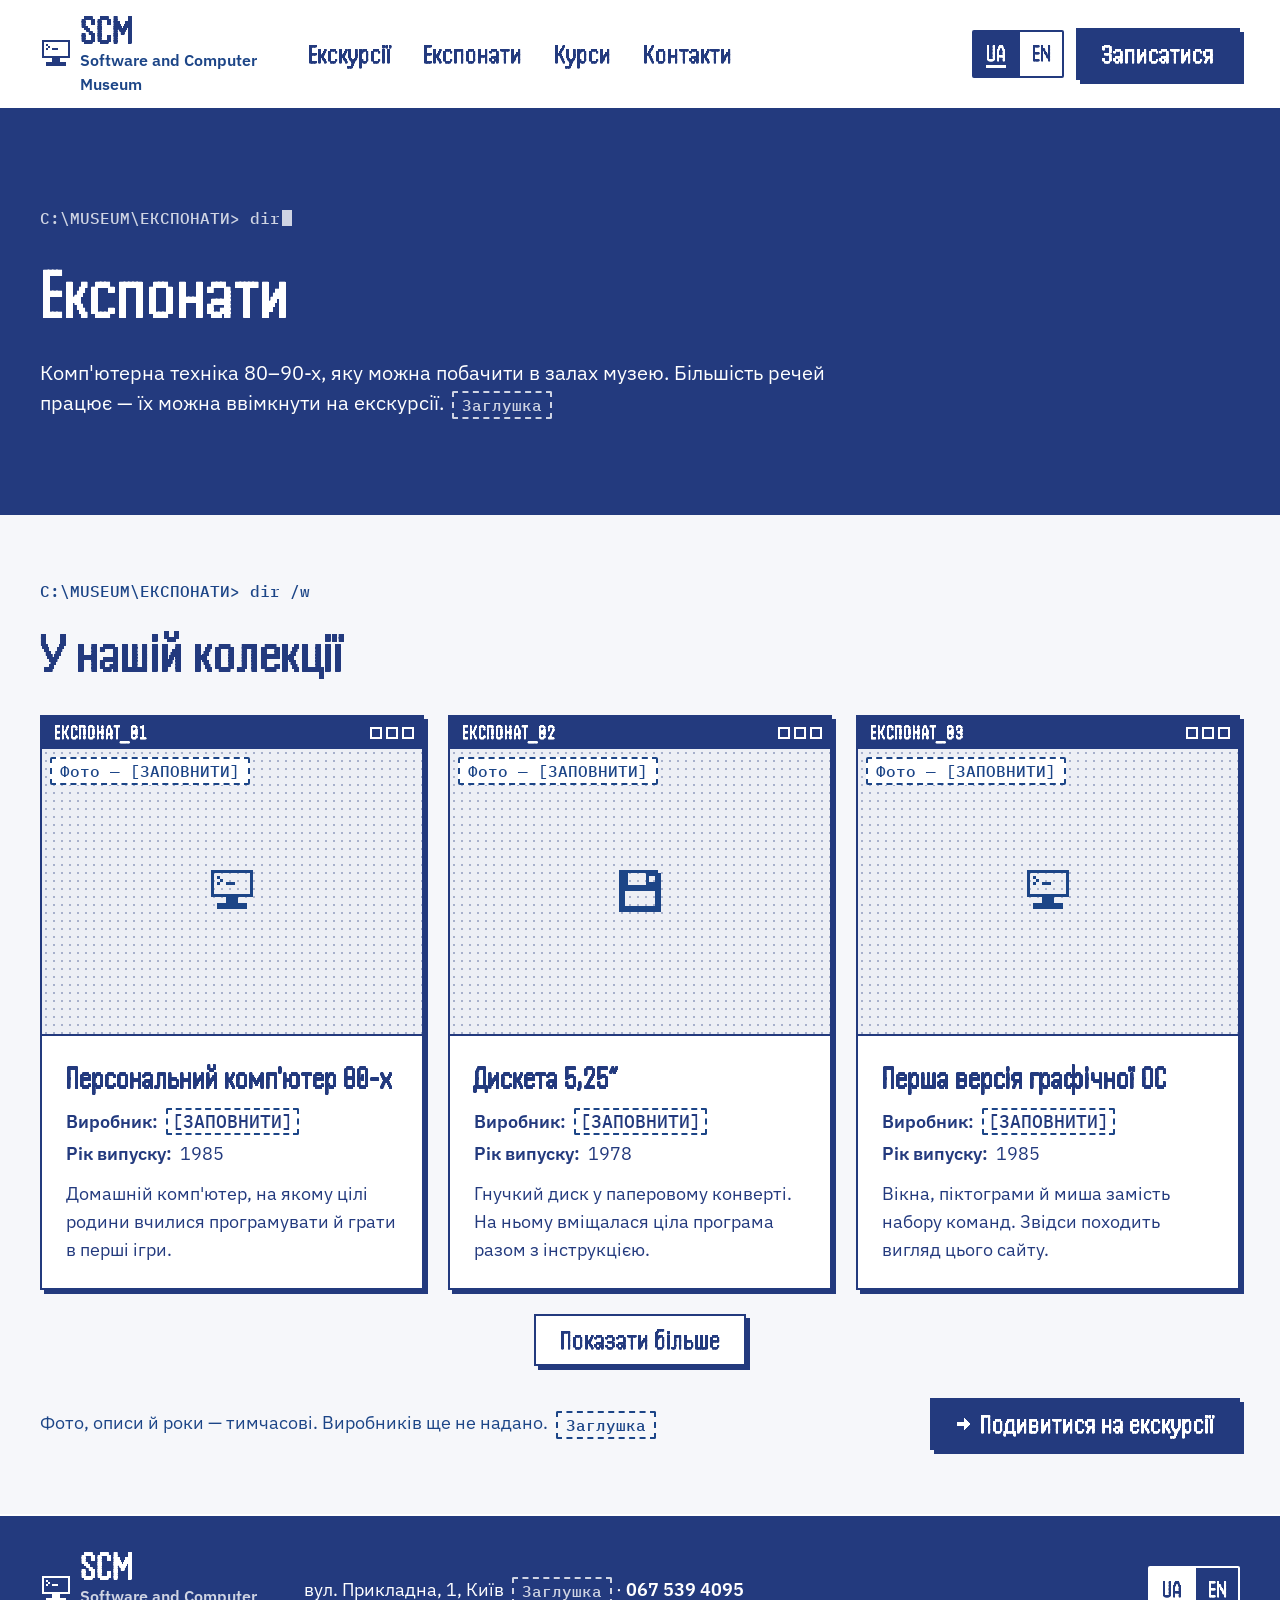
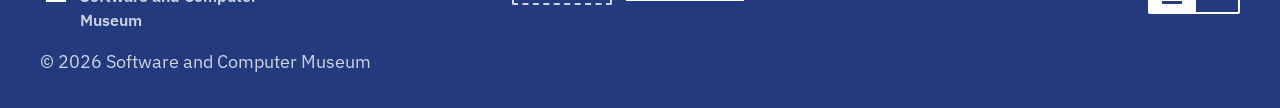
==== commit 1d4a26c9: "Додати кнопку «Показати більше» під сіткою експонатів На сторінці «Експонати» спершу видно 3 картки," ====
--- a/exhibits.html
+++ b/exhibits.html
@@ -82,7 +82,7 @@
       і перенесіть у alt текст з aria-label заглушки. Звірте опис зі справжнім знімком:
       alt має казати, що саме видно на фото і навіщо воно тут, а не просто «фото» чи «експонат».
     -->
-    <div class="scm-grid exhibits-grid">
+    <div class="scm-grid exhibits-grid" id="exhibits-grid">
 
       <article class="scm-window scm-exhibit exhibit-card" aria-labelledby="ex1">
         <div class="scm-window__bar"><span class="scm-window__title">ЕКСПОНАТ_01</span><span class="scm-window__ctrl" aria-hidden="true"><i></i><i></i><i></i></span></div>
@@ -163,6 +163,10 @@
       </article>
 
     </div>
+    <!-- Кнопку показує site.js, коли ховає частину карток; без JS видно всі експонати -->
+    <div class="exhibits-more" hidden>
+      <button class="scm-btn scm-btn--secondary scm-btn--md" type="button" id="exhibits-more" aria-controls="exhibits-grid"><span>Показати більше</span></button>
+    </div>
     <div class="section-footer">
       <p class="section-note">Фото, описи й роки — тимчасові. Виробників ще не надано.<span class="scm-badge" title="Тимчасовий вміст — замінити перед запуском">Заглушка</span></p>
       <a class="scm-btn scm-btn--primary scm-btn--md" href="index.html#excursions"><svg class="scm-icon" width="16" height="16" viewBox="0 0 16 16" shape-rendering="crispEdges" aria-hidden="true" focusable="false"><use href="#i-arrow-right"/></svg><span>Подивитися на екскурсії</span></a>
--- a/assets/css/exhibits.css
+++ b/assets/css/exhibits.css
@@ -28,6 +28,12 @@
   white-space: nowrap;
 }
 
+/* «Показати більше» під сіткою */
+.exhibits-more { display: flex; justify-content: center; margin-top: var(--space-5); }
+.exhibits-more[hidden],
+.exhibit-card[hidden] { display: none; }
+.exhibit-card:focus { outline: var(--frame-width) solid var(--text); outline-offset: var(--space-1); }
+
 /* Телефон: картки строго одна під одною (сітка системи дає 2 колонки до 599) */
 @media (max-width: 767px) {
   .exhibits-grid { grid-template-columns: minmax(0, 1fr); }
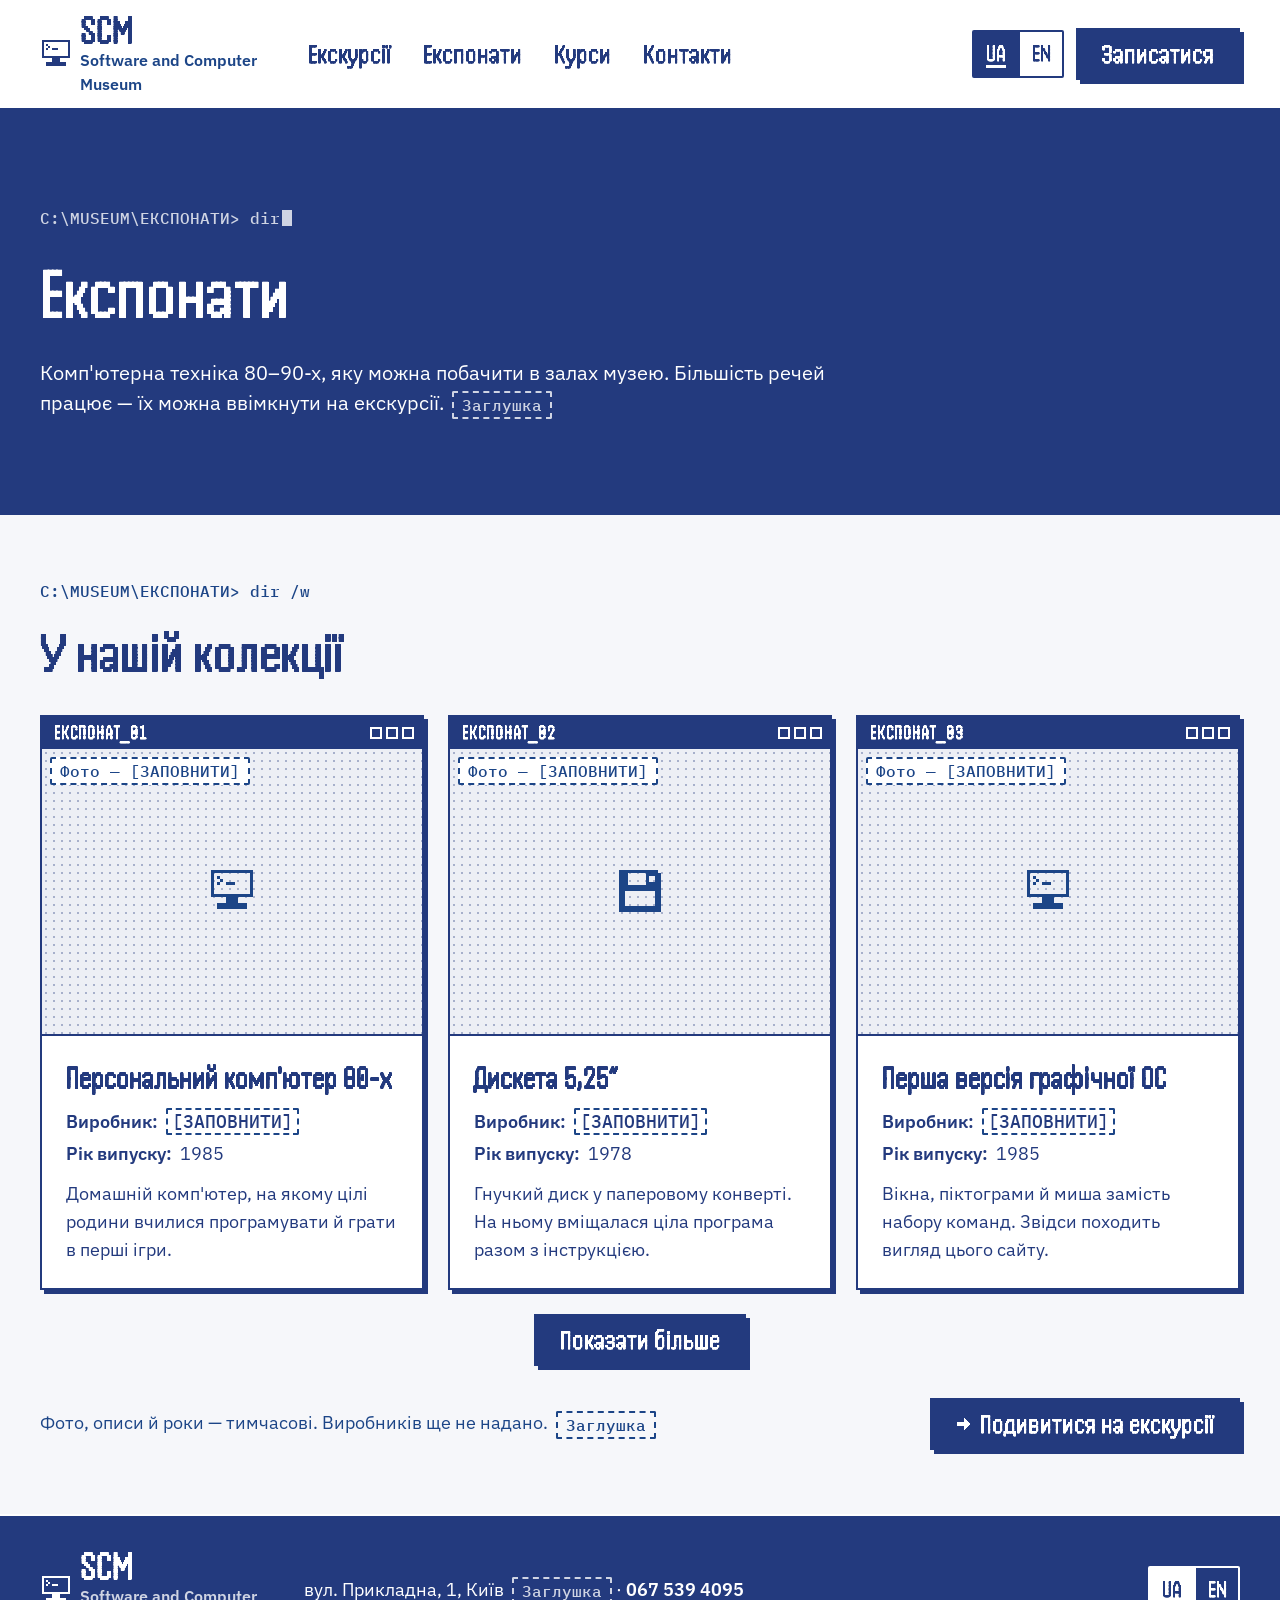
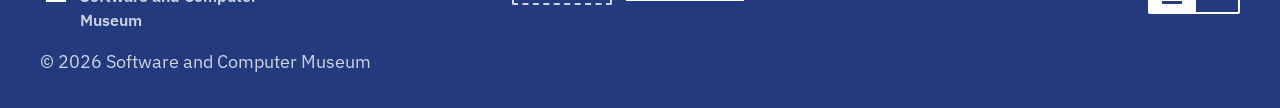
==== commit 8263e4b3: "Оформити кнопку «Показати більше» як основну кнопку За ТЗ: на світлому фоні — синя #233a7e з білим т" ====
--- a/exhibits.html
+++ b/exhibits.html
@@ -165,7 +165,7 @@
     </div>
     <!-- Кнопку показує site.js, коли ховає частину карток; без JS видно всі експонати -->
     <div class="exhibits-more" hidden>
-      <button class="scm-btn scm-btn--secondary scm-btn--md" type="button" id="exhibits-more" aria-controls="exhibits-grid"><span>Показати більше</span></button>
+      <button class="scm-btn scm-btn--primary scm-btn--md" type="button" id="exhibits-more" aria-controls="exhibits-grid"><span>Показати більше</span></button>
     </div>
     <div class="section-footer">
       <p class="section-note">Фото, описи й роки — тимчасові. Виробників ще не надано.<span class="scm-badge" title="Тимчасовий вміст — замінити перед запуском">Заглушка</span></p>
